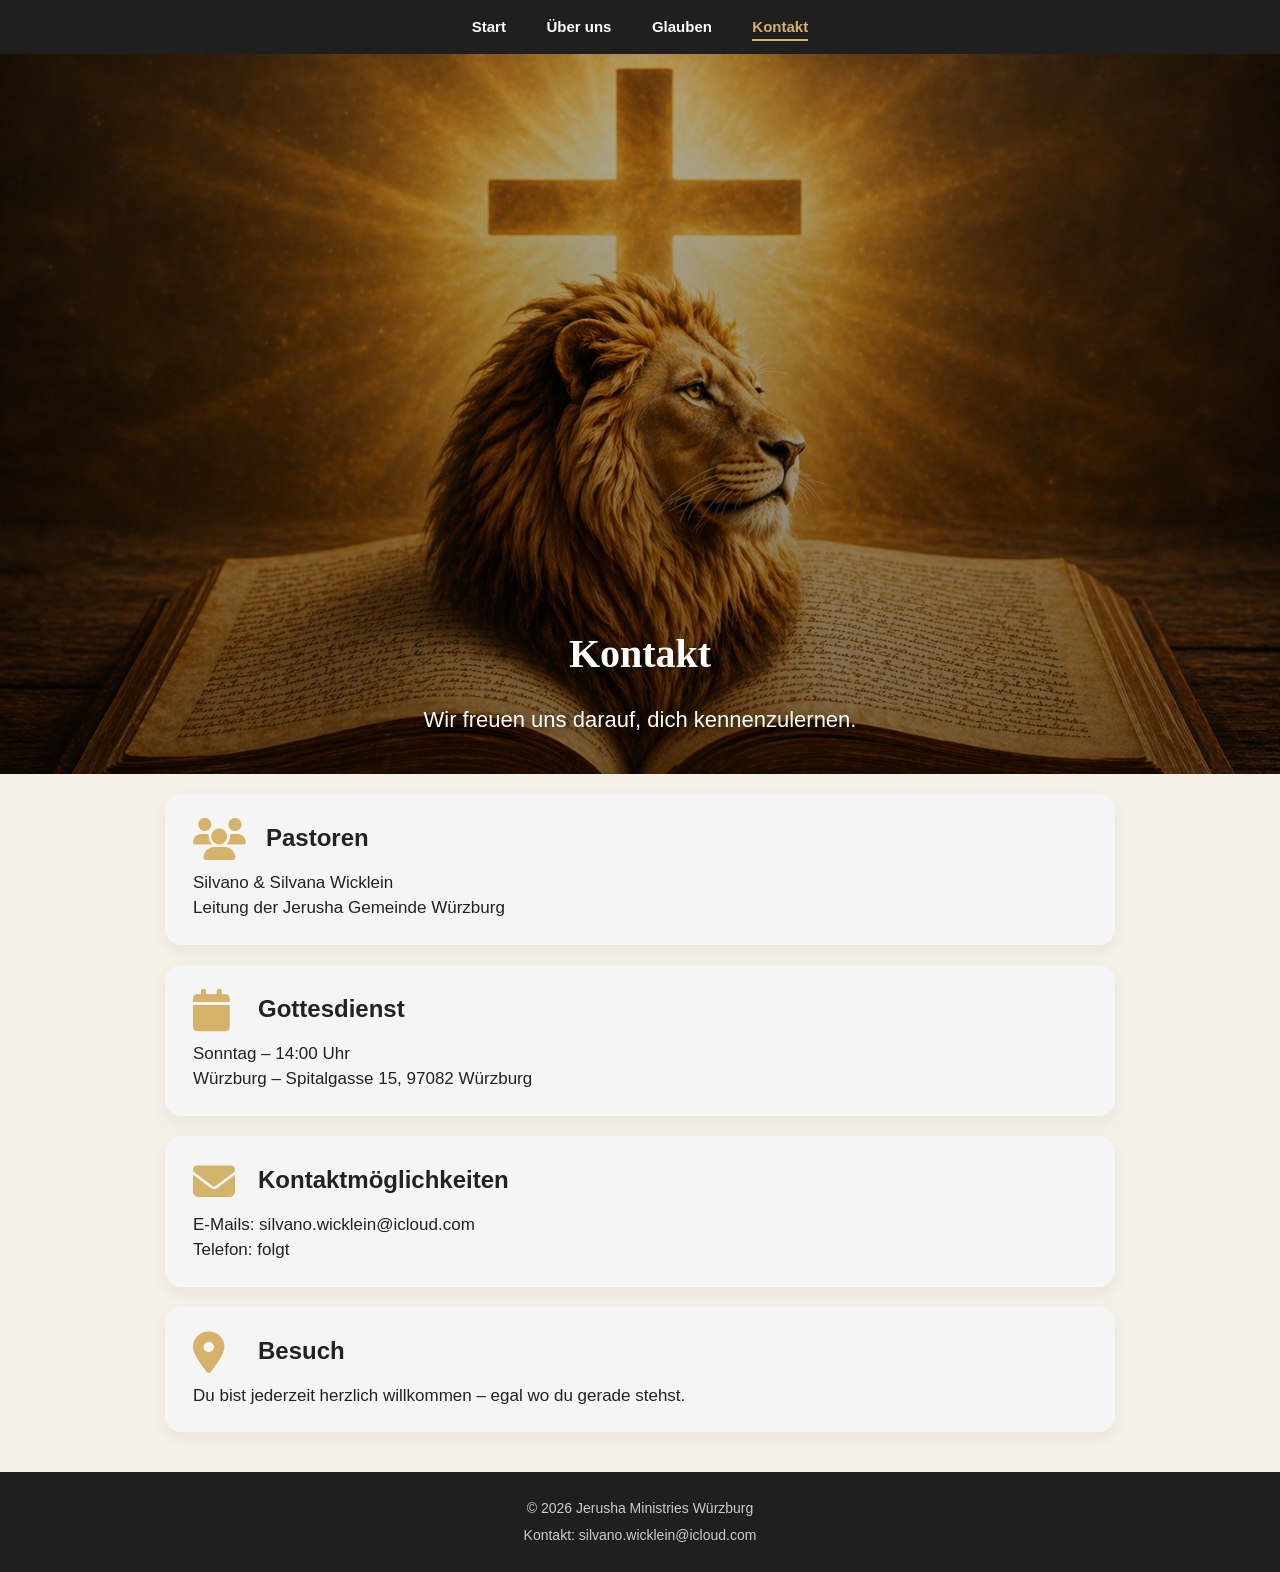
==== kontakt.html @ 00c9b686 "Add files via upload" ====
<!DOCTYPE html>
<html lang="de">
<head>
  <meta charset="UTF-8">
  <meta name="viewport" content="width=device-width, initial-scale=1.0">
  <title>Kontakt - Jerusha Ministries Würzburg</title>

  <!-- CSS -->
  <link rel="stylesheet" href="style.css">

  <!-- Icons -->
  <link rel="stylesheet" href="https://cdnjs.cloudflare.com/ajax/libs/font-awesome/6.5.0/css/all.min.css">
</head>

<body>

<nav>
  <a href="index.html">Start</a>
  <a href="about.html">Über uns</a>
  <a href="glauben.html">Glauben</a>
  <a href="kontakt.html" class="active">Kontakt</a>
</nav>

<header class="hero">
  <h1>Kontakt</h1>
  <p>Wir freuen uns darauf, dich kennenzulernen.</p>
</header>

<main>

<section class="card">
  <div class="card-header">
    <i class="fa-solid fa-users"></i>
    <h2>Pastoren</h2>
  </div>
  <p>
    Silvano &amp; Silvana Wicklein<br>
    Leitung der Jerusha Gemeinde Würzburg
  </p>
</section>

<section class="card">
  <div class="card-header">
    <i class="fa-solid fa-calendar"></i>
    <h2>Gottesdienst</h2>
  </div>
  <p>
    Sonntag – 14:00 Uhr<br>
    Würzburg – Spitalgasse 15, 97082 Würzburg
  </p>
</section>

<section class="card">
  <div class="card-header">
    <i class="fa-solid fa-envelope"></i>
    <h2>Kontaktmöglichkeiten</h2>
  </div>
  <p>
    E-Mails: silvano.wicklein@icloud.com<br>
    Telefon: folgt
  </p>
</section>

<section class="card">
  <div class="card-header">
    <i class="fa-solid fa-location-dot"></i>
    <h2>Besuch</h2>
  </div>
  <p>
    Du bist jederzeit herzlich willkommen – egal wo du gerade stehst.
  </p>
</section>

</main>

<footer>
  <p>© 2026 Jerusha Ministries Würzburg</p>
  <p>Kontakt: silvano.wicklein@icloud.com</p>
</footer>

</body>
</html>
---- style.css ----
* {
  box-sizing: border-box;
}

html {
  scroll-behavior: smooth;
}

body {
  margin: 0;
  font-family: Arial, sans-serif;
  background-color: #f6f1e8;
  color: #222;
  line-height: 1.6;
}

nav {
  background-color: #1f1f1f;
  text-align: center;
  padding: 14px 10px;
  position: sticky;
  top: 0;
  z-index: 1000;
}

nav a {
  color: white;
  text-decoration: none;
  margin: 0 18px;
  font-weight: bold;
  font-size: 15px;
  transition: 0.3s;
}

nav a:hover {
  text-decoration: underline;
}

nav a.active {
  color: #d6b36a;
  border-bottom: 2px solid #d6b36a;
  padding-bottom: 4px;
}

.hero {
  background:
    linear-gradient(rgba(0, 0, 0, 0.30), rgba(0, 0, 0, 0.50)),
    url("hero.jpg") center 20% / cover no-repeat;
  color: white;
  min-height: 720px;
  display: flex;
  flex-direction: column;
  justify-content: flex-end;
  align-items: center;
  text-align: center;
  padding: 0 20px 8px;
}

.hero h1 {
  font-family: "Playfair Display", serif;
  font-size: 40px;
  font-weight: 600;
  margin: 0 0 16px;
  text-shadow: 0 6px 20px rgba(0, 0, 0, 0.6);
}

.hero p {
  font-size: 22px;
  max-width: 900px;
  margin: 0 0 28px;
  text-shadow: 0 3px 10px rgba(0, 0, 0, 0.6);
}

.btn {
  display: inline-block;
  background-color: #d6b36a;
  color: #1f1f1f;
  text-decoration: none;
  padding: 14px 28px;
  border-radius: 10px;
  font-weight: bold;
  transition: 0.25s ease;
}

.btn:hover {
  background-color: #c6a055;
  transform: scale(1.04);
}

main {
  max-width: 1050px;
  margin: 20px auto 40px;
  padding: 0 20px;
}

.card {
  background: #f5f5f5;
  padding: 24px 28px;
  border-radius: 16px;
  margin: 20px auto;
  max-width: 950px;
  box-shadow: 0 6px 18px rgba(0, 0, 0, 0.06);
  transition: 0.3s;
}

.card:hover {
  transform: translateY(-4px);
}

.card-header {
  display: flex;
  align-items: center;
  gap: 20px;
  margin-bottom: 10px;
}

.card-header i {
  color: #d6b36a;
  font-size: 42px;
  min-width: 45px;
}

.card-header h2 {
  margin: 0;
}

.card p {
  margin: 0;
  line-height: 1.5;
  font-size: 17px;
}

.card .btn {
  margin-top: 18px;
}

.invite-content {
  display: flex;
  justify-content: space-between;
  align-items: center;
  gap: 20px;
}

.invite-content p {
  max-width: 70%;
}

.invite-card .btn {
  margin-top: 0;
  white-space: nowrap;
}

.social-buttons {
  display: flex;
  gap: 12px;
  flex-wrap: wrap;
  margin-top: 18px;
}

ul {
  padding-left: 20px;
}

li {
  margin-bottom: 8px;
}

footer {
  background-color: #1f1f1f;
  color: #ccc;
  text-align: center;
  padding: 20px 10px;
  margin-top: 40px;
  font-size: 14px;
}

footer p {
  margin: 5px 0;
}

@media (max-width: 768px) {
  nav a {
    display: inline-block;
    margin: 8px 10px;
  }

  .hero {
    min-height: 520px;
    padding: 0 20px 12px;
  }

  .hero h1 {
    font-size: 40px;
  }

  .hero p {
    font-size: 18px;
    max-width: 95%;
  }

  .card {
    padding: 20px;
  }

  .card-header {
    align-items: center;
    gap: 16px;
  }

  .card-header i {
    font-size: 34px;
    min-width: 36px;
  }

  .card-header h2 {
    font-size: 22px;
  }

  .invite-content {
    flex-direction: column;
    align-items: flex-start;
  }

  .invite-content p {
    max-width: 100%;
  }

  .invite-card .btn {
    margin-top: 18px;
  }
}
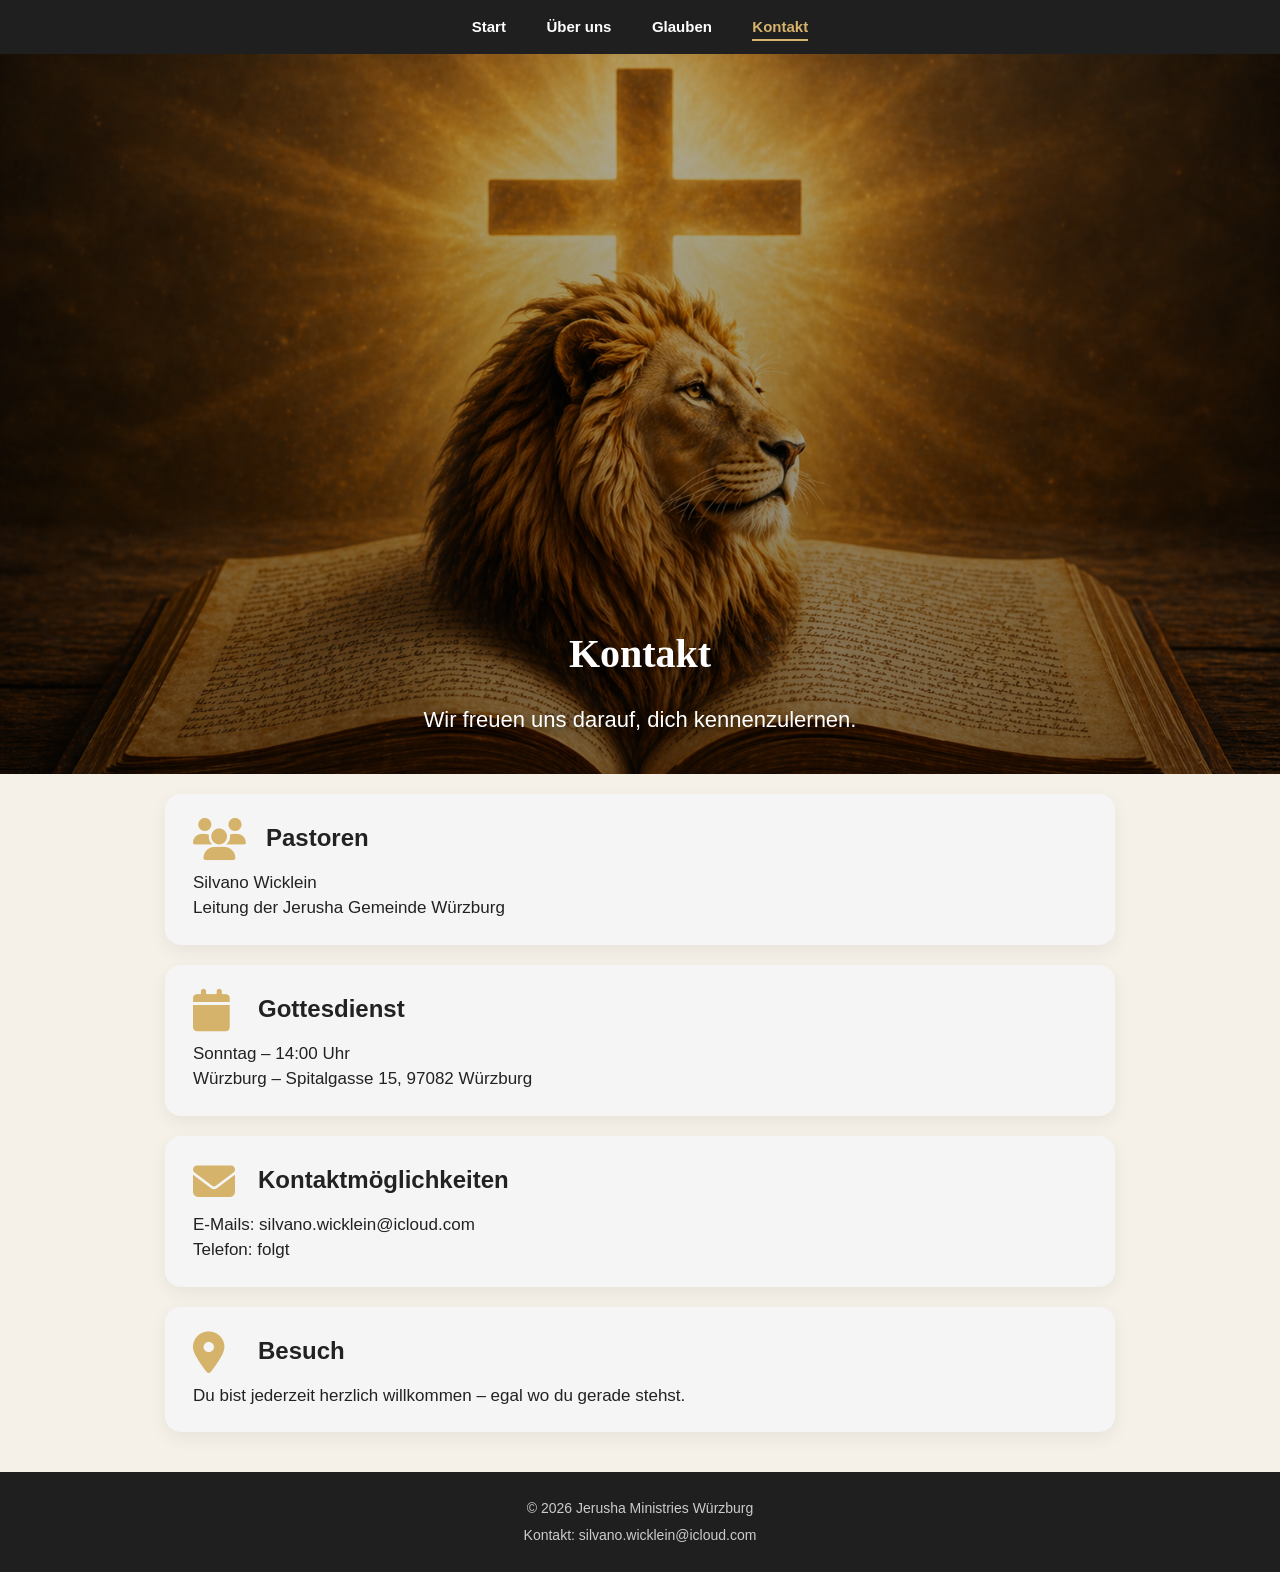
==== commit 7e80094b: "Update kontakt.html leitung korrigiert" ====
--- a/kontakt.html
+++ b/kontakt.html
@@ -34,7 +34,7 @@
     <h2>Pastoren</h2>
   </div>
   <p>
-    Silvano &amp; Silvana Wicklein<br>
+    Silvano Wicklein<br>
     Leitung der Jerusha Gemeinde Würzburg
   </p>
 </section>
@@ -79,4 +79,4 @@
 </footer>
 
 </body>
-</html>+</html>
